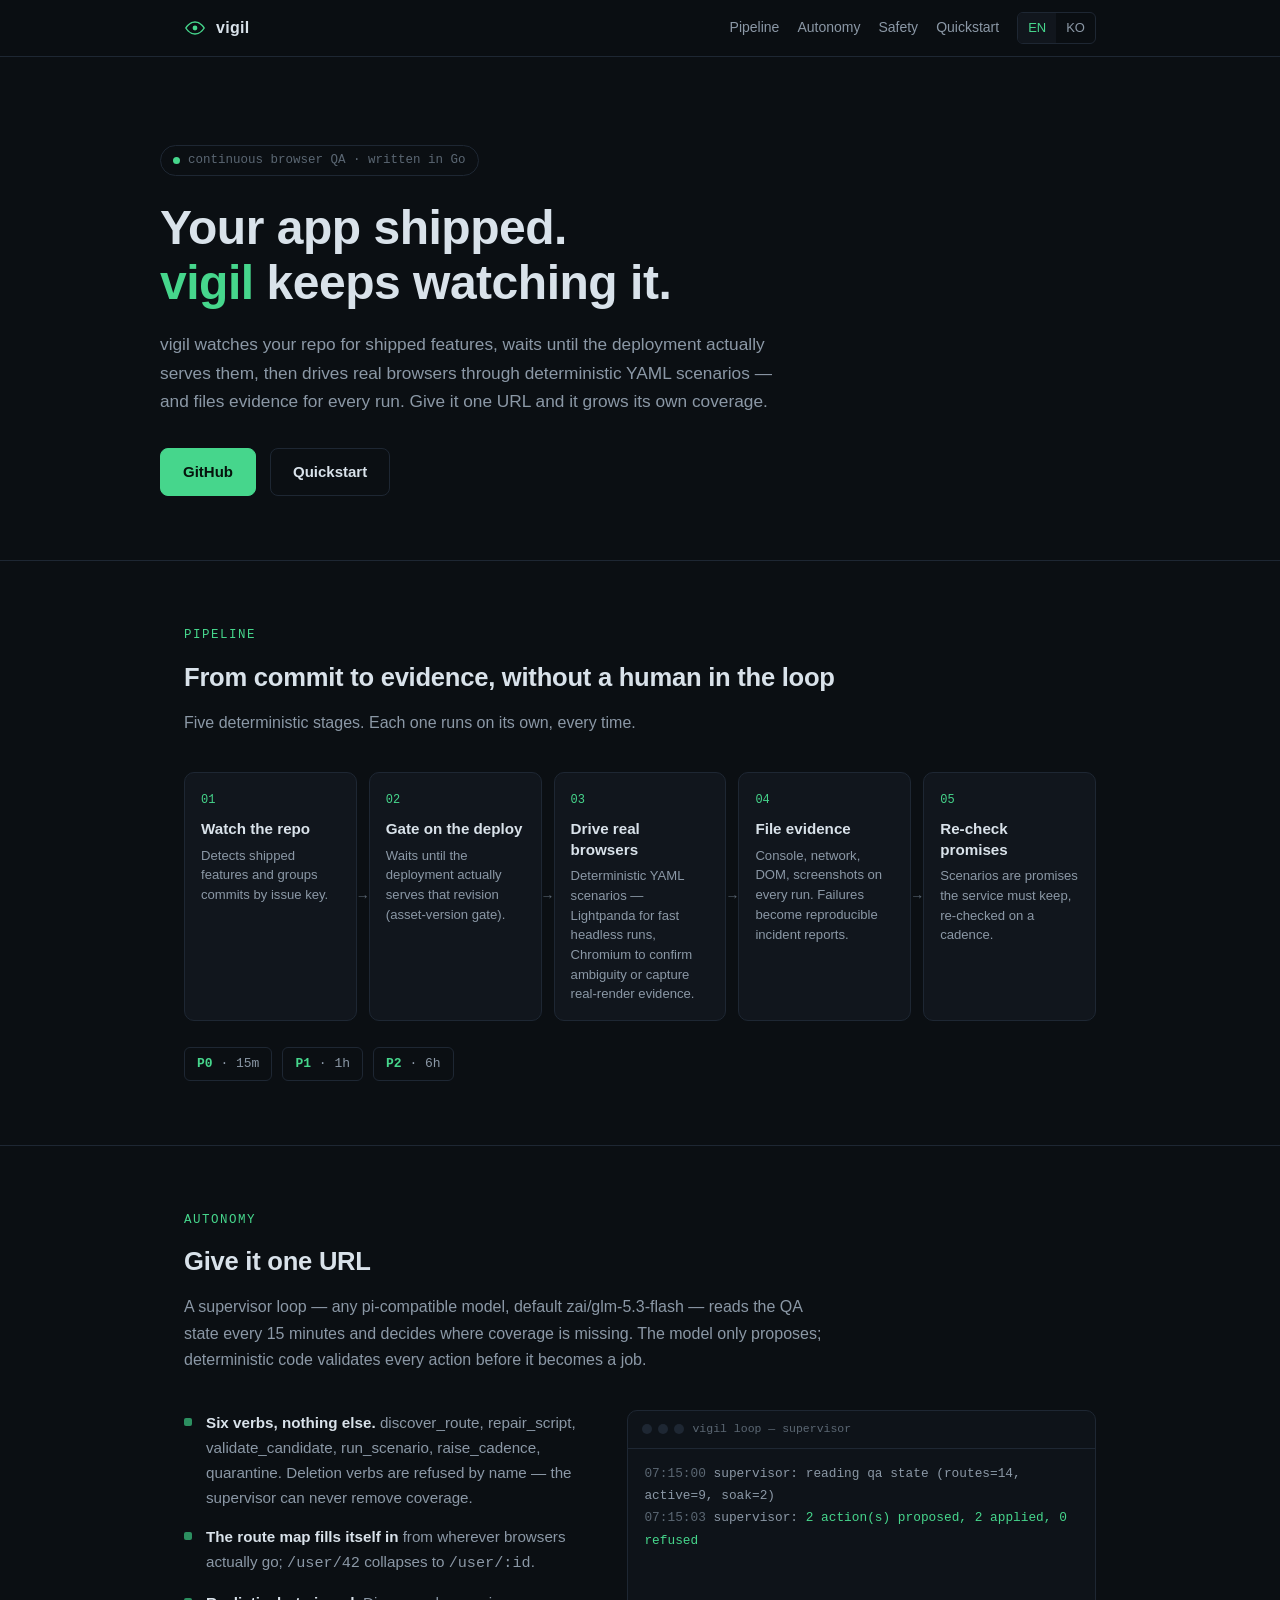
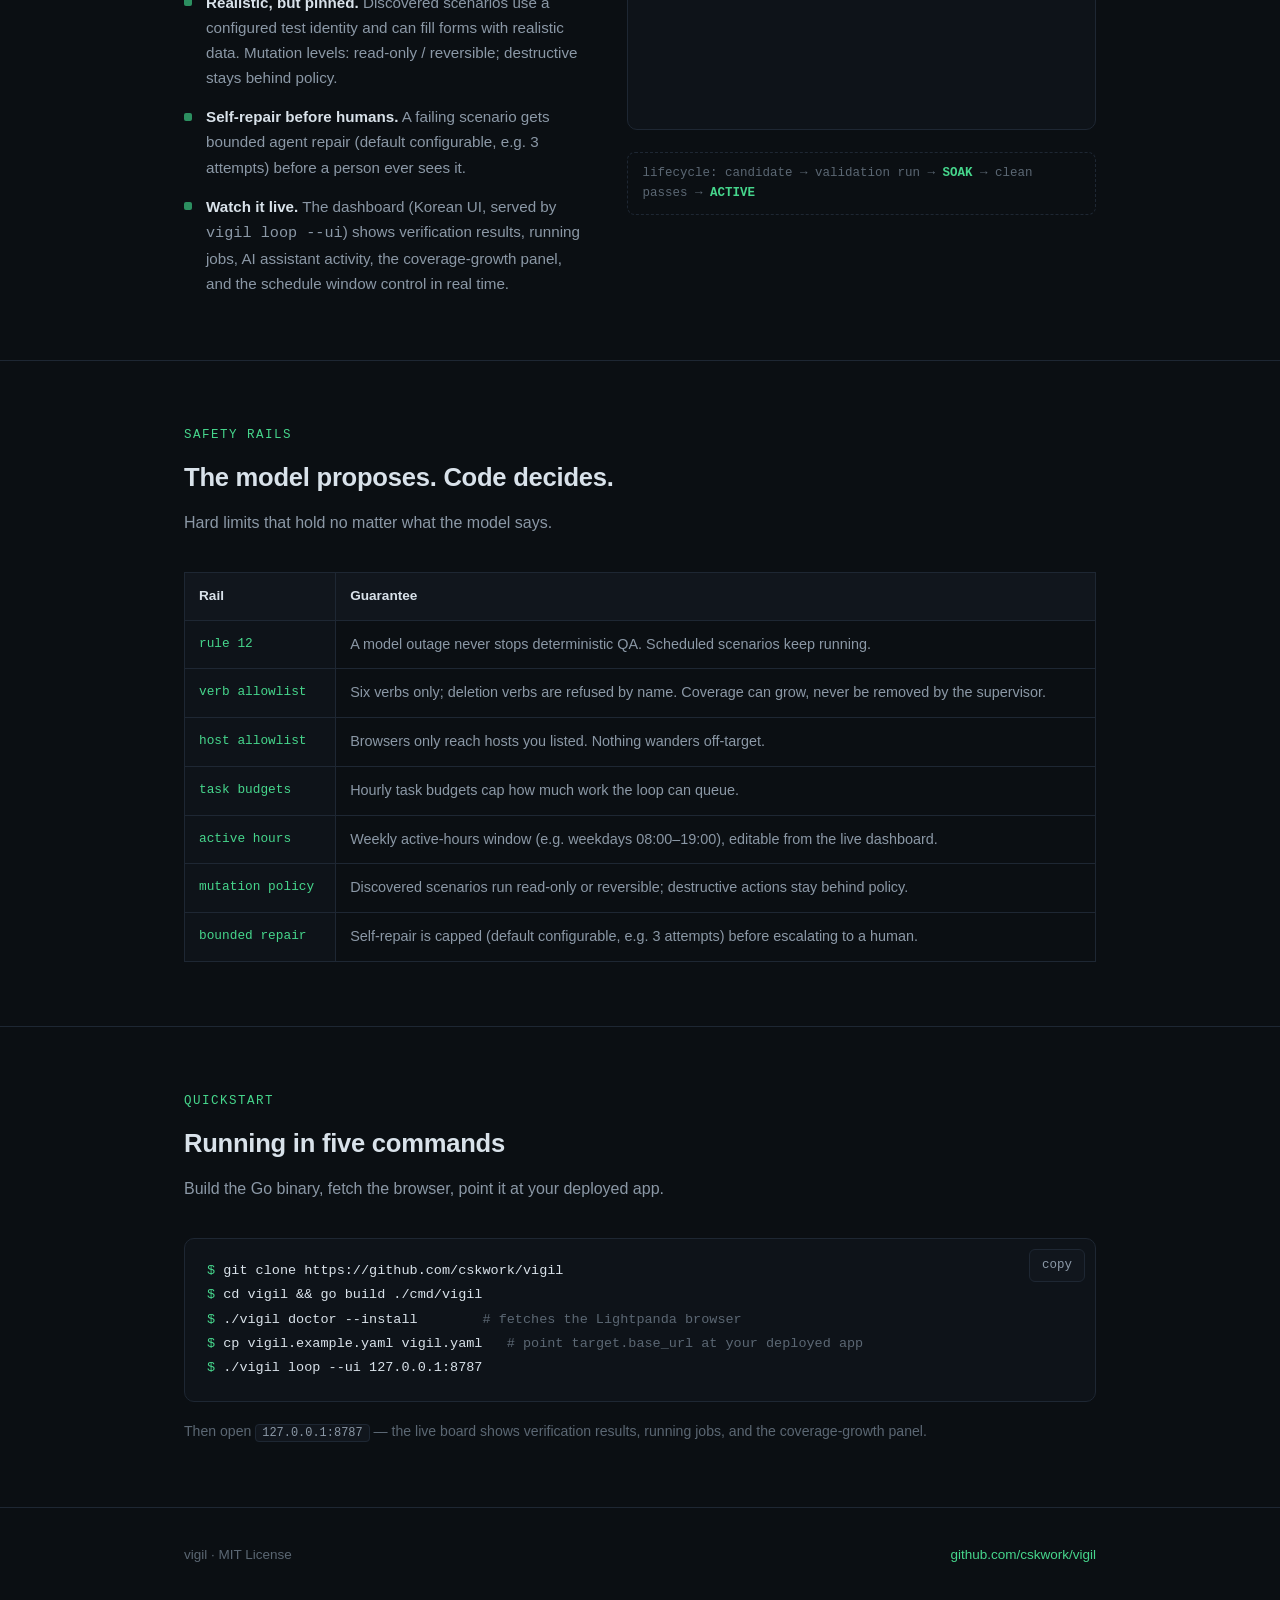
==== docs/index.html @ 13957380 "vigil v0.2.1: landing page and product-first README docs/index.html: self-contained dark landing for" ====
<!DOCTYPE html>
<html lang="en" data-lang="en">
<head>
<meta charset="utf-8">
<meta name="viewport" content="width=device-width, initial-scale=1">
<title>vigil — continuous browser QA</title>
<meta name="description" content="vigil watches your repo, waits for the deploy, drives real browsers through deterministic scenarios, and grows its own coverage from a single URL.">
<style>
:root{
  --bg:#0b0f13; --panel:#11161d; --panel2:#0e1319; --line:#1e2733;
  --text:#d9e2ea; --dim:#8b98a6; --faint:#5b6773;
  --acc:#46d68c; --acc-dim:#2c8f60; --warn:#e0b34e; --err:#e06a5e;
  --mono:ui-monospace,SFMono-Regular,Menlo,Consolas,"Liberation Mono",monospace;
  --sans:-apple-system,BlinkMacSystemFont,"Segoe UI",Roboto,"Helvetica Neue",Arial,"Apple SD Gothic Neo","Noto Sans KR",sans-serif;
}
*{box-sizing:border-box;margin:0;padding:0}
html{scroll-behavior:smooth}
@media (prefers-reduced-motion:reduce){html{scroll-behavior:auto}}
body{background:var(--bg);color:var(--text);font-family:var(--sans);line-height:1.65;font-size:16px;-webkit-font-smoothing:antialiased}
a{color:var(--acc);text-decoration:none}
a:hover{text-decoration:underline}
.wrap{max-width:960px;margin:0 auto;padding:0 24px}
/* language switching */
[data-lang="en"] .ko{display:none!important}
[data-lang="ko"] .en{display:none!important}
/* header */
header{position:sticky;top:0;z-index:10;background:rgba(11,15,19,.92);backdrop-filter:blur(6px);border-bottom:1px solid var(--line)}
.hbar{display:flex;align-items:center;gap:16px;height:56px}
.logo{display:flex;align-items:center;gap:10px;font-weight:600;letter-spacing:.02em;color:var(--text)}
.logo svg{display:block}
.hnav{margin-left:auto;display:flex;align-items:center;gap:18px;font-size:14px}
.hnav a{color:var(--dim)}
.hnav a:hover{color:var(--text);text-decoration:none}
.langsw{display:flex;border:1px solid var(--line);border-radius:6px;overflow:hidden}
.langsw button{background:transparent;border:0;color:var(--dim);font:inherit;font-size:13px;padding:4px 10px;cursor:pointer}
.langsw button[aria-pressed="true"]{background:var(--panel);color:var(--acc)}
.langsw button:focus-visible{outline:2px solid var(--acc);outline-offset:-2px}
/* hero */
.hero{padding:88px 0 64px;text-align:left}
.hero h1{font-size:clamp(2rem,5vw,3rem);line-height:1.15;font-weight:700;letter-spacing:-.01em;max-width:760px}
.hero h1 .accent{color:var(--acc)}
.hero p.sub{margin-top:20px;max-width:640px;color:var(--dim);font-size:1.08rem}
.cta{margin-top:32px;display:flex;gap:14px;flex-wrap:wrap}
.btn{display:inline-block;padding:11px 22px;border-radius:8px;font-size:15px;font-weight:600;border:1px solid var(--line)}
.btn.primary{background:var(--acc);color:#06130c;border-color:var(--acc)}
.btn.primary:hover{background:#5ce09d;text-decoration:none}
.btn.ghost{color:var(--text)}
.btn.ghost:hover{border-color:var(--acc-dim);text-decoration:none}
.heropill{display:inline-flex;align-items:center;gap:8px;font-family:var(--mono);font-size:12.5px;color:var(--faint);border:1px solid var(--line);border-radius:999px;padding:4px 12px;margin-bottom:24px}
.heropill .dot{width:7px;height:7px;border-radius:50%;background:var(--acc)}
@media (prefers-reduced-motion:no-preference){.heropill .dot{animation:pulse 2.4s ease-in-out infinite}}
@keyframes pulse{0%,100%{opacity:1}50%{opacity:.35}}
/* sections */
section{padding:64px 0;border-top:1px solid var(--line)}
.eyebrow{font-family:var(--mono);font-size:12.5px;letter-spacing:.12em;text-transform:uppercase;color:var(--acc);margin-bottom:10px}
h2{font-size:1.6rem;font-weight:700;letter-spacing:-.01em;margin-bottom:12px}
.lede{color:var(--dim);max-width:640px;margin-bottom:36px}
/* pipeline */
.pipe{display:grid;grid-template-columns:repeat(5,1fr);gap:12px;counter-reset:step}
.pstep{position:relative;background:var(--panel);border:1px solid var(--line);border-radius:10px;padding:18px 16px 16px;min-height:150px}
.pstep .n{font-family:var(--mono);font-size:12px;color:var(--acc);margin-bottom:8px}
.pstep h3{font-size:.95rem;font-weight:600;margin-bottom:6px;line-height:1.35}
.pstep p{font-size:.82rem;color:var(--dim);line-height:1.5}
.pstep:not(:last-child)::after{content:"→";position:absolute;right:-14px;top:50%;transform:translateY(-50%);color:var(--faint);font-size:14px;z-index:1}
@media(max-width:860px){
  .pipe{grid-template-columns:1fr}
  .pstep{min-height:0}
  .pstep:not(:last-child)::after{content:"↓";right:auto;left:24px;top:auto;bottom:-19px;transform:none}
}
.cadence{margin-top:26px;display:flex;gap:10px;flex-wrap:wrap;font-family:var(--mono);font-size:13px}
.cadence span{border:1px solid var(--line);border-radius:6px;padding:5px 12px;color:var(--dim)}
.cadence b{color:var(--acc);font-weight:600}
/* autonomy */
.split{display:grid;grid-template-columns:1fr 1.15fr;gap:36px;align-items:start}
@media(max-width:860px){.split{grid-template-columns:1fr}}
.split ul{list-style:none;display:grid;gap:14px}
.split li{padding-left:22px;position:relative;font-size:.95rem;color:var(--dim)}
.split li::before{content:"";position:absolute;left:0;top:.55em;width:8px;height:8px;border-radius:2px;background:var(--acc-dim)}
.split li b{color:var(--text);font-weight:600}
.lifecycle{margin-top:22px;font-family:var(--mono);font-size:12.5px;color:var(--faint);border:1px dashed var(--line);border-radius:8px;padding:10px 14px}
.lifecycle b{color:var(--acc);font-weight:600}
/* terminal */
.term{background:var(--panel2);border:1px solid var(--line);border-radius:10px;overflow:hidden;font-family:var(--mono);font-size:12.8px}
.term-bar{display:flex;align-items:center;gap:8px;padding:9px 14px;border-bottom:1px solid var(--line);color:var(--faint);font-size:11.5px}
.term-bar .lights{display:flex;gap:6px}
.term-bar .lights i{width:10px;height:10px;border-radius:50%;background:var(--line);display:block}
.term-body{padding:14px 16px 16px;line-height:1.75;min-height:280px}
.term-body .ln{display:block;white-space:pre-wrap;word-break:break-word;color:var(--dim)}
.term-body .ln.hidden{display:none}
.term-body .t{color:var(--faint)}
.term-body .ok{color:var(--acc)}
.term-body .wr{color:var(--warn)}
.term-body .rf{color:var(--err)}
.cursor{display:inline-block;width:8px;height:15px;background:var(--acc);vertical-align:text-bottom}
@media (prefers-reduced-motion:no-preference){.cursor{animation:blink 1.1s steps(1) infinite}}
@keyframes blink{50%{opacity:0}}
/* rails table */
table{width:100%;border-collapse:collapse;font-size:.9rem}
th,td{text-align:left;padding:12px 14px;border:1px solid var(--line);vertical-align:top}
th{background:var(--panel);font-weight:600;font-size:.85rem;color:var(--text)}
td:first-child{white-space:nowrap;font-family:var(--mono);font-size:.8rem;color:var(--acc);background:var(--panel2)}
td{color:var(--dim)}
@media(max-width:640px){td:first-child{white-space:normal}}
/* quickstart */
.codeblock{position:relative;background:var(--panel2);border:1px solid var(--line);border-radius:10px}
.codeblock pre{padding:20px 22px;overflow-x:auto;font-family:var(--mono);font-size:13.5px;line-height:1.8;color:var(--text)}
.codeblock .c{color:var(--faint)}
.codeblock .p{color:var(--acc)}
.copybtn{position:absolute;top:10px;right:10px;background:var(--panel);border:1px solid var(--line);color:var(--dim);font:inherit;font-size:12.5px;font-family:var(--mono);padding:5px 12px;border-radius:6px;cursor:pointer}
.copybtn:hover{color:var(--text);border-color:var(--acc-dim)}
.copybtn:focus-visible{outline:2px solid var(--acc)}
.copybtn.done{color:var(--acc);border-color:var(--acc-dim)}
.dashnote{margin-top:18px;font-size:.88rem;color:var(--faint)}
.dashnote code{font-family:var(--mono);font-size:.85em;background:var(--panel);border:1px solid var(--line);border-radius:4px;padding:1px 6px;color:var(--dim)}
/* footer */
footer{border-top:1px solid var(--line);padding:36px 0 48px;font-size:13.5px;color:var(--faint)}
.frow{display:flex;justify-content:space-between;gap:16px;flex-wrap:wrap}
</style>
</head>
<body>

<header>
  <div class="wrap hbar">
    <a class="logo" href="#top" aria-label="vigil">
      <svg width="22" height="22" viewBox="0 0 24 24" fill="none" aria-hidden="true">
        <path d="M2 12s3.8-6.5 10-6.5S22 12 22 12s-3.8 6.5-10 6.5S2 12 2 12Z" stroke="#46d68c" stroke-width="1.6"/>
        <circle cx="12" cy="12" r="2.6" fill="#46d68c"/>
      </svg>
      vigil
    </a>
    <nav class="hnav" aria-label="Site">
      <a href="#pipeline"><span class="en">Pipeline</span><span class="ko" lang="ko">파이프라인</span></a>
      <a href="#autonomy"><span class="en">Autonomy</span><span class="ko" lang="ko">자율 커버리지</span></a>
      <a href="#rails"><span class="en">Safety</span><span class="ko" lang="ko">안전장치</span></a>
      <a href="#quickstart"><span class="en">Quickstart</span><span class="ko" lang="ko">시작하기</span></a>
      <div class="langsw" role="group" aria-label="Language / 언어">
        <button type="button" id="lang-en" aria-pressed="true" aria-label="English">EN</button>
        <button type="button" id="lang-ko" aria-pressed="false" aria-label="한국어" lang="ko">KO</button>
      </div>
    </nav>
  </div>
</header>

<main id="top">

<div class="wrap hero">
  <div class="heropill"><span class="dot" aria-hidden="true"></span><span class="en">continuous browser QA · written in Go</span><span class="ko" lang="ko">지속적 브라우저 QA · Go로 작성</span></div>
  <h1>
    <span class="en">Your app shipped.<br><span class="accent">vigil</span> keeps watching it.</span>
    <span class="ko" lang="ko">배포는 끝났어도<br><span class="accent">vigil</span>은 계속 지켜봅니다.</span>
  </h1>
  <p class="sub">
    <span class="en">vigil watches your repo for shipped features, waits until the deployment actually serves them, then drives real browsers through deterministic YAML scenarios — and files evidence for every run. Give it one URL and it grows its own coverage.</span>
    <span class="ko" lang="ko">vigil은 저장소에서 배포된 기능을 감지하고, 그 리비전이 실제로 서비스될 때까지 기다린 뒤, 결정적 YAML 시나리오로 실제 브라우저를 구동합니다. 모든 실행의 증거를 남기고, URL 하나만 주면 커버리지를 스스로 넓혀 갑니다.</span>
  </p>
  <div class="cta">
    <a class="btn primary" href="https://github.com/cskwork/vigil">GitHub</a>
    <a class="btn ghost" href="#quickstart"><span class="en">Quickstart</span><span class="ko" lang="ko">빠른 시작</span></a>
  </div>
</div>

<section id="pipeline">
  <div class="wrap">
    <div class="eyebrow"><span class="en">Pipeline</span><span class="ko" lang="ko">파이프라인</span></div>
    <h2><span class="en">From commit to evidence, without a human in the loop</span><span class="ko" lang="ko">커밋에서 증거까지, 사람 손 없이</span></h2>
    <p class="lede"><span class="en">Five deterministic stages. Each one runs on its own, every time.</span><span class="ko" lang="ko">다섯 단계가 매번 같은 방식으로, 스스로 돌아갑니다.</span></p>
    <div class="pipe">
      <div class="pstep">
        <div class="n">01</div>
        <h3><span class="en">Watch the repo</span><span class="ko" lang="ko">저장소 감시</span></h3>
        <p><span class="en">Detects shipped features and groups commits by issue key.</span><span class="ko" lang="ko">배포된 기능을 감지하고 커밋을 이슈 키 단위로 묶습니다.</span></p>
      </div>
      <div class="pstep">
        <div class="n">02</div>
        <h3><span class="en">Gate on the deploy</span><span class="ko" lang="ko">배포 게이트</span></h3>
        <p><span class="en">Waits until the deployment actually serves that revision (asset-version gate).</span><span class="ko" lang="ko">해당 리비전이 실제로 서비스될 때까지 대기합니다(에셋 버전 게이트).</span></p>
      </div>
      <div class="pstep">
        <div class="n">03</div>
        <h3><span class="en">Drive real browsers</span><span class="ko" lang="ko">실제 브라우저 구동</span></h3>
        <p><span class="en">Deterministic YAML scenarios — Lightpanda for fast headless runs, Chromium to confirm ambiguity or capture real-render evidence.</span><span class="ko" lang="ko">결정적 YAML 시나리오 — 빠른 헤드리스는 Lightpanda, 모호한 결과 확인과 실제 렌더 증거는 Chromium.</span></p>
      </div>
      <div class="pstep">
        <div class="n">04</div>
        <h3><span class="en">File evidence</span><span class="ko" lang="ko">증거 기록</span></h3>
        <p><span class="en">Console, network, DOM, screenshots on every run. Failures become reproducible incident reports.</span><span class="ko" lang="ko">매 실행마다 콘솔·네트워크·DOM·스크린샷. 실패는 재현 가능한 인시던트 리포트가 됩니다.</span></p>
      </div>
      <div class="pstep">
        <div class="n">05</div>
        <h3><span class="en">Re-check promises</span><span class="ko" lang="ko">약속 재점검</span></h3>
        <p><span class="en">Scenarios are promises the service must keep, re-checked on a cadence.</span><span class="ko" lang="ko">시나리오는 서비스가 지켜야 할 약속. 주기적으로 다시 검증합니다.</span></p>
      </div>
    </div>
    <div class="cadence">
      <span><b>P0</b> · 15m</span>
      <span><b>P1</b> · 1h</span>
      <span><b>P2</b> · 6h</span>
    </div>
  </div>
</section>

<section id="autonomy">
  <div class="wrap">
    <div class="eyebrow"><span class="en">Autonomy</span><span class="ko" lang="ko">자율 커버리지</span></div>
    <h2><span class="en">Give it one URL</span><span class="ko" lang="ko">URL 하나면 됩니다</span></h2>
    <p class="lede"><span class="en">A supervisor loop — any pi-compatible model, default zai/glm-5.3-flash — reads the QA state every 15 minutes and decides where coverage is missing. The model only proposes; deterministic code validates every action before it becomes a job.</span><span class="ko" lang="ko">슈퍼바이저 루프(pi 호환 모델 아무거나, 기본은 zai/glm-5.3-flash)가 15분마다 QA 상태를 읽고 커버리지가 빈 곳을 판단합니다. 모델은 제안만 하고, 모든 행동은 결정적 코드의 검증을 통과해야 작업이 됩니다.</span></p>
    <div class="split">
      <ul>
        <li><span class="en"><b>Six verbs, nothing else.</b> discover_route, repair_script, validate_candidate, run_scenario, raise_cadence, quarantine. Deletion verbs are refused by name — the supervisor can never remove coverage.</span><span class="ko" lang="ko"><b>허용된 동사는 여섯 개뿐.</b> discover_route, repair_script, validate_candidate, run_scenario, raise_cadence, quarantine. 삭제 동사는 이름부터 거부됩니다 — 슈퍼바이저는 커버리지를 절대 지울 수 없습니다.</span></li>
        <li><span class="en"><b>The route map fills itself in</b> from wherever browsers actually go; <code>/user/42</code> collapses to <code>/user/:id</code>.</span><span class="ko" lang="ko"><b>라우트 맵은 브라우저가 실제로 간 곳에서</b> 스스로 채워집니다. <code>/user/42</code>는 <code>/user/:id</code>로 접힙니다.</span></li>
        <li><span class="en"><b>Realistic, but pinned.</b> Discovered scenarios use a configured test identity and can fill forms with realistic data. Mutation levels: read-only / reversible; destructive stays behind policy.</span><span class="ko" lang="ko"><b>현실적이지만 고정된 신원.</b> 발견된 시나리오는 설정된 테스트 계정을 사용하고, 폼을 현실적인 데이터로 채울 수 있습니다. 변이 수준은 read-only / reversible, destructive는 정책 뒤에 있습니다.</span></li>
        <li><span class="en"><b>Self-repair before humans.</b> A failing scenario gets bounded agent repair (default configurable, e.g. 3 attempts) before a person ever sees it.</span><span class="ko" lang="ko"><b>사람보다 자가 수리가 먼저.</b> 실패한 시나리오는 사람에게 오기 전에 횟수 제한이 있는 에이전트 수리(기본값 설정 가능, 예: 3회)를 거칩니다.</span></li>
        <li><span class="en"><b>Watch it live.</b> The dashboard (Korean UI, served by <code>vigil loop --ui</code>) shows verification results, running jobs, AI assistant activity, the coverage-growth panel, and the schedule window control in real time.</span><span class="ko" lang="ko"><b>실시간 대시보드.</b> <code>vigil loop --ui</code>로 뜨는 한국어 대시보드에서 검증 결과, 실행 중인 작업, AI 어시스턴트 활동, 커버리지 성장 패널, 스케줄 창 제어를 실시간으로 봅니다.</span></li>
      </ul>
      <div>
        <div class="term" aria-label="supervisor log excerpt">
          <div class="term-bar"><span class="lights" aria-hidden="true"><i></i><i></i><i></i></span><span>vigil loop — supervisor</span></div>
          <div class="term-body" id="loglines">
<span class="ln"><span class="t">07:15:00</span> supervisor: reading qa state (routes=14, active=9, soak=2)</span>
<span class="ln"><span class="t">07:15:03</span> supervisor: <span class="ok">2 action(s) proposed, 2 applied, 0 refused</span></span>
<span class="ln"><span class="t">07:15:03</span> apply: discover_route /orders/:id → queued</span>
<span class="ln"><span class="t">07:15:04</span> apply: run_scenario checkout-guest (chromium, evidence=full)</span>
<span class="ln"><span class="t">07:15:41</span> reconcile: checkout-guest <span class="wr">NEEDS_REVIEW</span> → <span class="ok">CANDIDATE</span></span>
<span class="ln"><span class="t">07:16:10</span> gate: rev 4f2a91c not served yet (asset-version mismatch), holding P0 sweep</span>
<span class="ln"><span class="t">07:30:00</span> cadence: P0 sweep (15m) — <span class="ok">6/6 pass</span> · lightpanda 5, chromium 1</span>
<span class="ln"><span class="t">07:30:12</span> repair: search-empty-query attempt 2/3 — selector patched, revalidating</span>
<span class="ln"><span class="t">07:45:02</span> <span class="rf">refuse: delete_scenario — verb not in allowlist</span></span>
<span class="ln"><span class="t">07:45:19</span> soak: orders-detail 12/12 clean passes → <span class="ok">ACTIVE</span></span>
<span class="ln"><span class="t">08:00:00</span> supervisor: reading qa state (routes=15, active=10, soak=1) <span class="cursor" aria-hidden="true"></span></span>
          </div>
        </div>
        <div class="lifecycle"><span class="en">lifecycle:</span><span class="ko" lang="ko">수명주기:</span> candidate → validation run → <b>SOAK</b> → clean passes → <b>ACTIVE</b></div>
      </div>
    </div>
  </div>
</section>

<section id="rails">
  <div class="wrap">
    <div class="eyebrow"><span class="en">Safety rails</span><span class="ko" lang="ko">안전장치</span></div>
    <h2><span class="en">The model proposes. Code decides.</span><span class="ko" lang="ko">모델은 제안하고, 코드가 결정합니다.</span></h2>
    <p class="lede"><span class="en">Hard limits that hold no matter what the model says.</span><span class="ko" lang="ko">모델이 뭐라고 하든 지켜지는 하드 리밋.</span></p>
    <table>
      <thead>
        <tr>
          <th scope="col"><span class="en">Rail</span><span class="ko" lang="ko">장치</span></th>
          <th scope="col"><span class="en">Guarantee</span><span class="ko" lang="ko">보장 내용</span></th>
        </tr>
      </thead>
      <tbody>
        <tr>
          <td>rule 12</td>
          <td><span class="en">A model outage never stops deterministic QA. Scheduled scenarios keep running.</span><span class="ko" lang="ko">모델 장애가 결정적 QA를 멈추지 못합니다. 예약된 시나리오는 계속 돕니다.</span></td>
        </tr>
        <tr>
          <td>verb allowlist</td>
          <td><span class="en">Six verbs only; deletion verbs are refused by name. Coverage can grow, never be removed by the supervisor.</span><span class="ko" lang="ko">동사는 여섯 개뿐, 삭제 동사는 이름만으로 거부. 커버리지는 늘 수만 있고 슈퍼바이저가 지울 수는 없습니다.</span></td>
        </tr>
        <tr>
          <td>host allowlist</td>
          <td><span class="en">Browsers only reach hosts you listed. Nothing wanders off-target.</span><span class="ko" lang="ko">브라우저는 허용된 호스트만 접근합니다. 대상 밖으로 나가지 않습니다.</span></td>
        </tr>
        <tr>
          <td>task budgets</td>
          <td><span class="en">Hourly task budgets cap how much work the loop can queue.</span><span class="ko" lang="ko">시간당 작업 예산으로 루프가 쌓을 수 있는 작업량을 제한합니다.</span></td>
        </tr>
        <tr>
          <td>active hours</td>
          <td><span class="en">Weekly active-hours window (e.g. weekdays 08:00–19:00), editable from the live dashboard.</span><span class="ko" lang="ko">주간 활동 시간 창(예: 평일 08:00–19:00), 라이브 대시보드에서 바로 수정할 수 있습니다.</span></td>
        </tr>
        <tr>
          <td>mutation policy</td>
          <td><span class="en">Discovered scenarios run read-only or reversible; destructive actions stay behind policy.</span><span class="ko" lang="ko">발견된 시나리오는 read-only 또는 reversible로만 실행되고, destructive는 정책 뒤에 남습니다.</span></td>
        </tr>
        <tr>
          <td>bounded repair</td>
          <td><span class="en">Self-repair is capped (default configurable, e.g. 3 attempts) before escalating to a human.</span><span class="ko" lang="ko">자가 수리 횟수에 상한이 있고(기본값 설정 가능, 예: 3회) 넘으면 사람에게 넘깁니다.</span></td>
        </tr>
      </tbody>
    </table>
  </div>
</section>

<section id="quickstart">
  <div class="wrap">
    <div class="eyebrow"><span class="en">Quickstart</span><span class="ko" lang="ko">빠른 시작</span></div>
    <h2><span class="en">Running in five commands</span><span class="ko" lang="ko">명령 다섯 줄이면 켜집니다</span></h2>
    <p class="lede"><span class="en">Build the Go binary, fetch the browser, point it at your deployed app.</span><span class="ko" lang="ko">Go 바이너리를 빌드하고, 브라우저를 받고, 배포된 앱을 가리키면 끝.</span></p>
    <div class="codeblock">
      <button type="button" class="copybtn" id="copybtn" aria-label="Copy quickstart commands"><span class="en">copy</span><span class="ko" lang="ko">복사</span></button>
      <pre id="qscode"><span class="p">$</span> git clone https://github.com/cskwork/vigil
<span class="p">$</span> cd vigil &amp;&amp; go build ./cmd/vigil
<span class="p">$</span> ./vigil doctor --install        <span class="c"># fetches the Lightpanda browser</span>
<span class="p">$</span> cp vigil.example.yaml vigil.yaml   <span class="c"># point target.base_url at your deployed app</span>
<span class="p">$</span> ./vigil loop --ui 127.0.0.1:8787</pre>
    </div>
    <p class="dashnote"><span class="en">Then open <code>127.0.0.1:8787</code> — the live board shows verification results, running jobs, and the coverage-growth panel.</span><span class="ko" lang="ko">이후 <code>127.0.0.1:8787</code>을 열면 검증 결과, 실행 중인 작업, 커버리지 성장 패널이 보이는 라이브 보드가 있습니다.</span></p>
  </div>
</section>

</main>

<footer>
  <div class="wrap frow">
    <div><span class="en">vigil · MIT License</span><span class="ko" lang="ko">vigil · MIT 라이선스</span></div>
    <div><a href="https://github.com/cskwork/vigil">github.com/cskwork/vigil</a></div>
  </div>
</footer>

<script>
(function(){
  var KEY='vigil-lang';
  var root=document.documentElement;
  var btnEn=document.getElementById('lang-en');
  var btnKo=document.getElementById('lang-ko');
  function setLang(l){
    root.setAttribute('data-lang',l);
    root.setAttribute('lang', l==='ko'?'ko':'en');
    btnEn.setAttribute('aria-pressed', String(l==='en'));
    btnKo.setAttribute('aria-pressed', String(l==='ko'));
    try{localStorage.setItem(KEY,l);}catch(e){}
  }
  btnEn.addEventListener('click',function(){setLang('en');});
  btnKo.addEventListener('click',function(){setLang('ko');});
  var saved=null;
  try{saved=localStorage.getItem(KEY);}catch(e){}
  if(saved==='ko'||saved==='en'){setLang(saved);}

  // copy quickstart
  var copyBtn=document.getElementById('copybtn');
  var qs=[
    'git clone https://github.com/cskwork/vigil',
    'cd vigil && go build ./cmd/vigil',
    './vigil doctor --install        # fetches the Lightpanda browser',
    'cp vigil.example.yaml vigil.yaml   # point target.base_url at your deployed app',
    './vigil loop --ui 127.0.0.1:8787'
  ].join('\n');
  copyBtn.addEventListener('click',function(){
    function done(){
      copyBtn.classList.add('done');
      var prev=copyBtn.innerHTML;
      copyBtn.textContent = root.getAttribute('data-lang')==='ko' ? '복사됨' : 'copied';
      setTimeout(function(){copyBtn.classList.remove('done');copyBtn.innerHTML=prev;},1600);
    }
    if(navigator.clipboard&&navigator.clipboard.writeText){
      navigator.clipboard.writeText(qs).then(done,done);
    }else{
      var ta=document.createElement('textarea');
      ta.value=qs;document.body.appendChild(ta);ta.select();
      try{document.execCommand('copy');}catch(e){}
      document.body.removeChild(ta);done();
    }
  });

  // ticking log — reveal lines one by one unless reduced motion
  var body=document.getElementById('loglines');
  var lines=body.querySelectorAll('.ln');
  var reduce=window.matchMedia&&window.matchMedia('(prefers-reduced-motion: reduce)').matches;
  if(!reduce&&lines.length){
    for(var i=1;i<lines.length;i++){lines[i].classList.add('hidden');}
    var idx=1;
    var timer=setInterval(function(){
      if(idx>=lines.length){clearInterval(timer);return;}
      lines[idx].classList.remove('hidden');
      idx++;
    },1400);
  }
})();
</script>
</body>
</html>
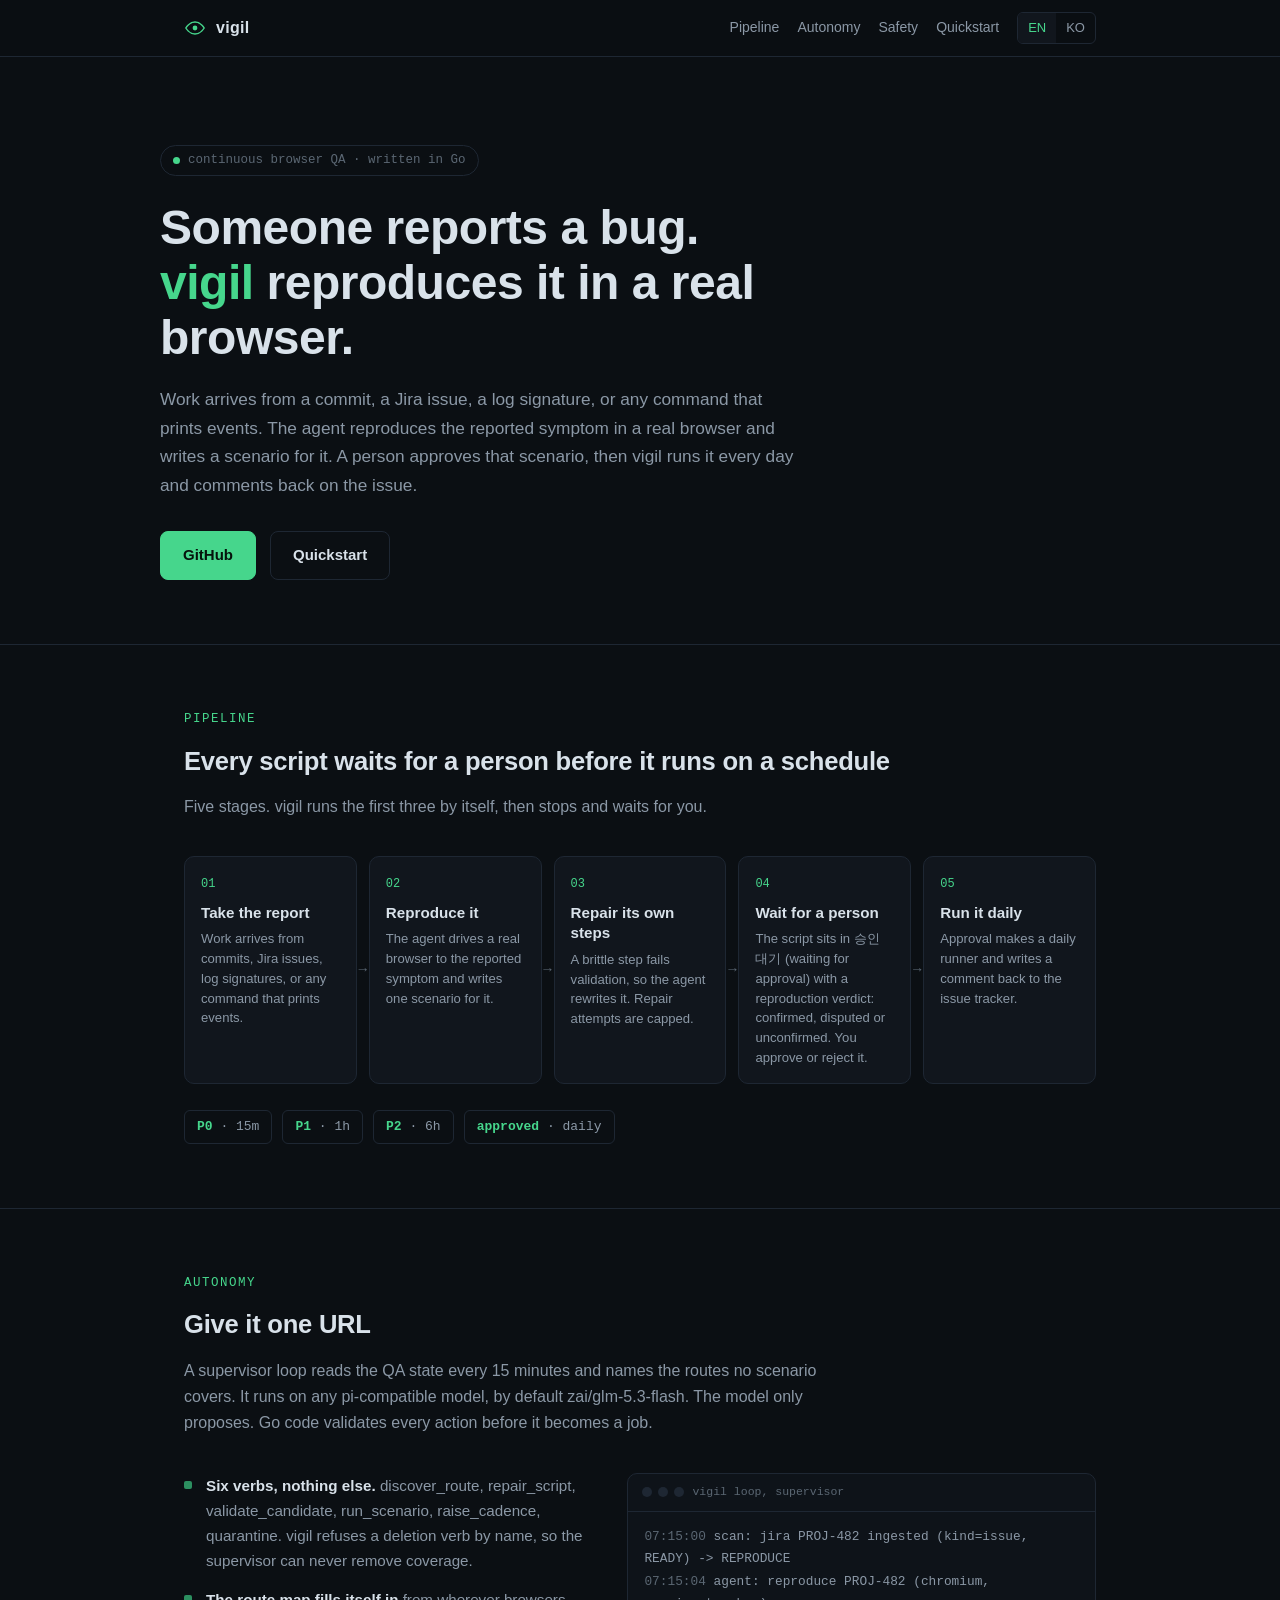
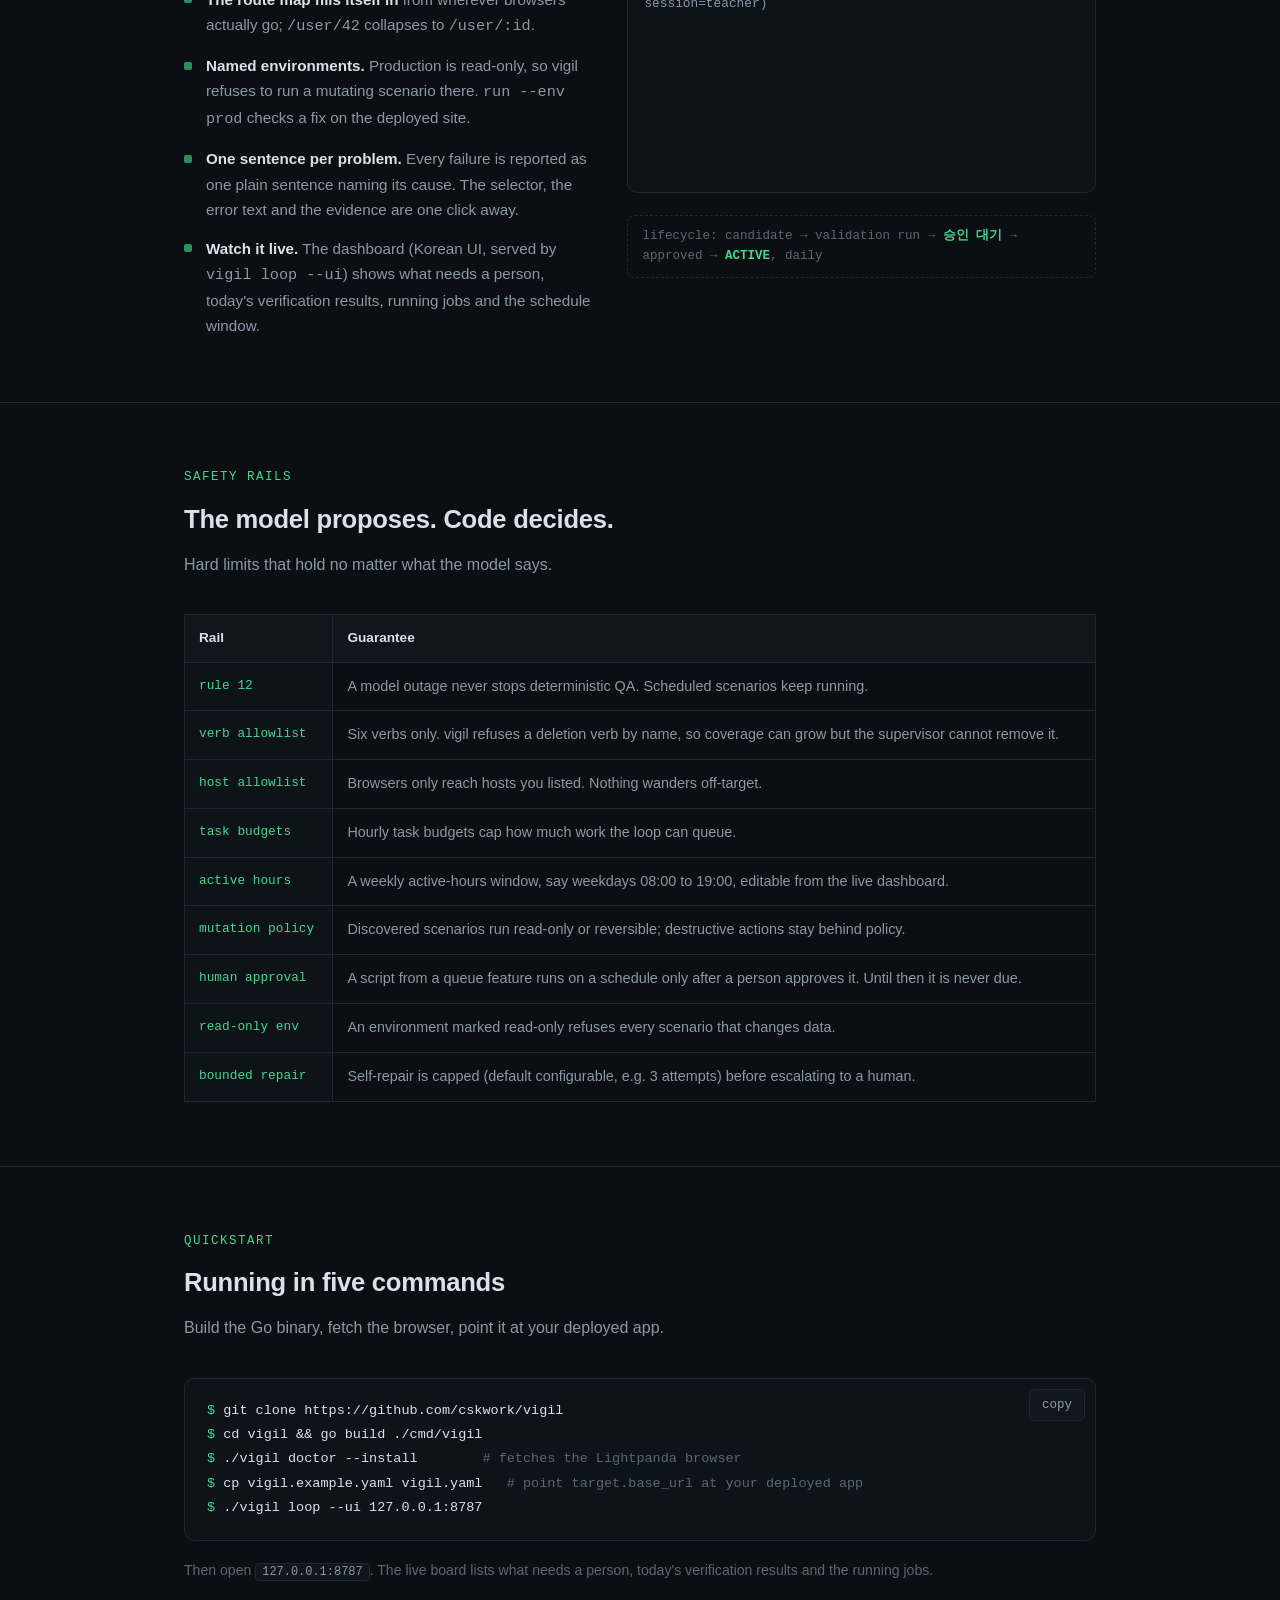
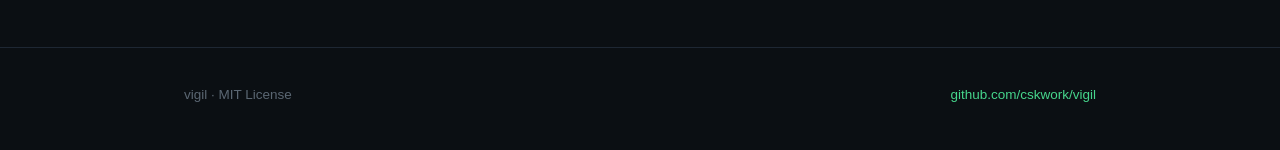
==== commit 0b23bb60: "docs: describe the approval-first product, and cut the writing tells The landing page claimed eviden" ====
--- a/docs/index.html
+++ b/docs/index.html
@@ -3,8 +3,8 @@
 <head>
 <meta charset="utf-8">
 <meta name="viewport" content="width=device-width, initial-scale=1">
-<title>vigil — continuous browser QA</title>
-<meta name="description" content="vigil watches your repo, waits for the deploy, drives real browsers through deterministic scenarios, and grows its own coverage from a single URL.">
+<title>vigil, continuous browser QA</title>
+<meta name="description" content="vigil takes a commit, a Jira issue or a log signature, reproduces the symptom in a real browser, and waits for a person to approve the scenario before it runs every day.">
 <style>
 :root{
   --bg:#0b0f13; --panel:#11161d; --panel2:#0e1319; --line:#1e2733;
@@ -146,12 +146,12 @@
 <div class="wrap hero">
   <div class="heropill"><span class="dot" aria-hidden="true"></span><span class="en">continuous browser QA · written in Go</span><span class="ko" lang="ko">지속적 브라우저 QA · Go로 작성</span></div>
   <h1>
-    <span class="en">Your app shipped.<br><span class="accent">vigil</span> keeps watching it.</span>
-    <span class="ko" lang="ko">배포는 끝났어도<br><span class="accent">vigil</span>은 계속 지켜봅니다.</span>
+    <span class="en">Someone reports a bug.<br><span class="accent">vigil</span> reproduces it in a real browser.</span>
+    <span class="ko" lang="ko">문제가 접수되면<br><span class="accent">vigil</span>이 실제 브라우저로 재현합니다.</span>
   </h1>
   <p class="sub">
-    <span class="en">vigil watches your repo for shipped features, waits until the deployment actually serves them, then drives real browsers through deterministic YAML scenarios — and files evidence for every run. Give it one URL and it grows its own coverage.</span>
-    <span class="ko" lang="ko">vigil은 저장소에서 배포된 기능을 감지하고, 그 리비전이 실제로 서비스될 때까지 기다린 뒤, 결정적 YAML 시나리오로 실제 브라우저를 구동합니다. 모든 실행의 증거를 남기고, URL 하나만 주면 커버리지를 스스로 넓혀 갑니다.</span>
+    <span class="en">Work arrives from a commit, a Jira issue, a log signature, or any command that prints events. The agent reproduces the reported symptom in a real browser and writes a scenario for it. A person approves that scenario, then vigil runs it every day and comments back on the issue.</span>
+    <span class="ko" lang="ko">작업은 커밋, Jira 이슈, 로그 시그니처(같은 오류가 반복되는 패턴), 그리고 이벤트를 출력하는 모든 명령에서 들어옵니다. 에이전트가 보고된 증상을 실제 브라우저에서 재현하고 그 증상의 시나리오를 씁니다. 사람이 그 시나리오를 승인하면 vigil이 매일 실행하고 이슈에 댓글을 남깁니다.</span>
   </p>
   <div class="cta">
     <a class="btn primary" href="https://github.com/cskwork/vigil">GitHub</a>
@@ -162,39 +162,40 @@
 <section id="pipeline">
   <div class="wrap">
     <div class="eyebrow"><span class="en">Pipeline</span><span class="ko" lang="ko">파이프라인</span></div>
-    <h2><span class="en">From commit to evidence, without a human in the loop</span><span class="ko" lang="ko">커밋에서 증거까지, 사람 손 없이</span></h2>
-    <p class="lede"><span class="en">Five deterministic stages. Each one runs on its own, every time.</span><span class="ko" lang="ko">다섯 단계가 매번 같은 방식으로, 스스로 돌아갑니다.</span></p>
+    <h2><span class="en">Every script waits for a person before it runs on a schedule</span><span class="ko" lang="ko">모든 스크립트는 일정 실행 전에 사람의 승인을 기다립니다</span></h2>
+    <p class="lede"><span class="en">Five stages. vigil runs the first three by itself, then stops and waits for you.</span><span class="ko" lang="ko">다섯 단계입니다. 앞의 세 단계는 vigil이 혼자 하고, 그다음 멈춰서 사람을 기다립니다.</span></p>
     <div class="pipe">
       <div class="pstep">
         <div class="n">01</div>
-        <h3><span class="en">Watch the repo</span><span class="ko" lang="ko">저장소 감시</span></h3>
-        <p><span class="en">Detects shipped features and groups commits by issue key.</span><span class="ko" lang="ko">배포된 기능을 감지하고 커밋을 이슈 키 단위로 묶습니다.</span></p>
+        <h3><span class="en">Take the report</span><span class="ko" lang="ko">접수</span></h3>
+        <p><span class="en">Work arrives from commits, Jira issues, log signatures, or any command that prints events.</span><span class="ko" lang="ko">커밋, Jira 이슈, 로그 시그니처, 이벤트를 출력하는 모든 명령에서 작업이 들어옵니다.</span></p>
       </div>
       <div class="pstep">
         <div class="n">02</div>
-        <h3><span class="en">Gate on the deploy</span><span class="ko" lang="ko">배포 게이트</span></h3>
-        <p><span class="en">Waits until the deployment actually serves that revision (asset-version gate).</span><span class="ko" lang="ko">해당 리비전이 실제로 서비스될 때까지 대기합니다(에셋 버전 게이트).</span></p>
+        <h3><span class="en">Reproduce it</span><span class="ko" lang="ko">재현</span></h3>
+        <p><span class="en">The agent drives a real browser to the reported symptom and writes one scenario for it.</span><span class="ko" lang="ko">에이전트가 실제 브라우저로 보고된 증상까지 따라가고, 그 증상의 시나리오를 하나 씁니다.</span></p>
       </div>
       <div class="pstep">
         <div class="n">03</div>
-        <h3><span class="en">Drive real browsers</span><span class="ko" lang="ko">실제 브라우저 구동</span></h3>
-        <p><span class="en">Deterministic YAML scenarios — Lightpanda for fast headless runs, Chromium to confirm ambiguity or capture real-render evidence.</span><span class="ko" lang="ko">결정적 YAML 시나리오 — 빠른 헤드리스는 Lightpanda, 모호한 결과 확인과 실제 렌더 증거는 Chromium.</span></p>
+        <h3><span class="en">Repair its own steps</span><span class="ko" lang="ko">자가 수리</span></h3>
+        <p><span class="en">A brittle step fails validation, so the agent rewrites it. Repair attempts are capped.</span><span class="ko" lang="ko">불안정한 스텝은 검증에서 걸리고, 에이전트가 다시 씁니다. 수리 횟수에는 상한이 있습니다.</span></p>
       </div>
       <div class="pstep">
         <div class="n">04</div>
-        <h3><span class="en">File evidence</span><span class="ko" lang="ko">증거 기록</span></h3>
-        <p><span class="en">Console, network, DOM, screenshots on every run. Failures become reproducible incident reports.</span><span class="ko" lang="ko">매 실행마다 콘솔·네트워크·DOM·스크린샷. 실패는 재현 가능한 인시던트 리포트가 됩니다.</span></p>
+        <h3><span class="en">Wait for a person</span><span class="ko" lang="ko">승인 대기</span></h3>
+        <p><span class="en">The script sits in 승인 대기 (waiting for approval) with a reproduction verdict: confirmed, disputed or unconfirmed. You approve or reject it.</span><span class="ko" lang="ko">스크립트는 재현 판정(재현됨, 판정 불일치, 재현 안 됨)과 함께 승인 대기에 놓입니다. 사람이 승인하거나 반려합니다.</span></p>
       </div>
       <div class="pstep">
         <div class="n">05</div>
-        <h3><span class="en">Re-check promises</span><span class="ko" lang="ko">약속 재점검</span></h3>
-        <p><span class="en">Scenarios are promises the service must keep, re-checked on a cadence.</span><span class="ko" lang="ko">시나리오는 서비스가 지켜야 할 약속. 주기적으로 다시 검증합니다.</span></p>
+        <h3><span class="en">Run it daily</span><span class="ko" lang="ko">매일 실행</span></h3>
+        <p><span class="en">Approval makes a daily runner and writes a comment back to the issue tracker.</span><span class="ko" lang="ko">승인하면 매일 도는 검사가 되고, 이슈 트래커에 댓글이 남습니다.</span></p>
       </div>
     </div>
     <div class="cadence">
       <span><b>P0</b> · 15m</span>
       <span><b>P1</b> · 1h</span>
       <span><b>P2</b> · 6h</span>
+      <span><b>approved</b> · daily</span>
     </div>
   </div>
 </section>
@@ -203,33 +204,33 @@
   <div class="wrap">
     <div class="eyebrow"><span class="en">Autonomy</span><span class="ko" lang="ko">자율 커버리지</span></div>
     <h2><span class="en">Give it one URL</span><span class="ko" lang="ko">URL 하나면 됩니다</span></h2>
-    <p class="lede"><span class="en">A supervisor loop — any pi-compatible model, default zai/glm-5.3-flash — reads the QA state every 15 minutes and decides where coverage is missing. The model only proposes; deterministic code validates every action before it becomes a job.</span><span class="ko" lang="ko">슈퍼바이저 루프(pi 호환 모델 아무거나, 기본은 zai/glm-5.3-flash)가 15분마다 QA 상태를 읽고 커버리지가 빈 곳을 판단합니다. 모델은 제안만 하고, 모든 행동은 결정적 코드의 검증을 통과해야 작업이 됩니다.</span></p>
+    <p class="lede"><span class="en">A supervisor loop reads the QA state every 15 minutes and names the routes no scenario covers. It runs on any pi-compatible model, by default zai/glm-5.3-flash. The model only proposes. Go code validates every action before it becomes a job.</span><span class="ko" lang="ko">슈퍼바이저 루프가 15분마다 QA 상태를 읽고, 아직 시나리오가 없는 화면을 짚습니다. pi 호환 모델이면 무엇이든 쓸 수 있고 기본값은 zai/glm-5.3-flash입니다. 모델은 제안만 합니다. 모든 행동은 Go 코드의 검증을 통과해야 작업이 됩니다.</span></p>
     <div class="split">
       <ul>
-        <li><span class="en"><b>Six verbs, nothing else.</b> discover_route, repair_script, validate_candidate, run_scenario, raise_cadence, quarantine. Deletion verbs are refused by name — the supervisor can never remove coverage.</span><span class="ko" lang="ko"><b>허용된 동사는 여섯 개뿐.</b> discover_route, repair_script, validate_candidate, run_scenario, raise_cadence, quarantine. 삭제 동사는 이름부터 거부됩니다 — 슈퍼바이저는 커버리지를 절대 지울 수 없습니다.</span></li>
+        <li><span class="en"><b>Six verbs, nothing else.</b> discover_route, repair_script, validate_candidate, run_scenario, raise_cadence, quarantine. vigil refuses a deletion verb by name, so the supervisor can never remove coverage.</span><span class="ko" lang="ko"><b>허용된 동사는 여섯 개뿐입니다.</b> discover_route, repair_script, validate_candidate, run_scenario, raise_cadence, quarantine. 삭제 동사는 이름만으로 거부하므로 슈퍼바이저는 커버리지를 지울 수 없습니다.</span></li>
         <li><span class="en"><b>The route map fills itself in</b> from wherever browsers actually go; <code>/user/42</code> collapses to <code>/user/:id</code>.</span><span class="ko" lang="ko"><b>라우트 맵은 브라우저가 실제로 간 곳에서</b> 스스로 채워집니다. <code>/user/42</code>는 <code>/user/:id</code>로 접힙니다.</span></li>
-        <li><span class="en"><b>Realistic, but pinned.</b> Discovered scenarios use a configured test identity and can fill forms with realistic data. Mutation levels: read-only / reversible; destructive stays behind policy.</span><span class="ko" lang="ko"><b>현실적이지만 고정된 신원.</b> 발견된 시나리오는 설정된 테스트 계정을 사용하고, 폼을 현실적인 데이터로 채울 수 있습니다. 변이 수준은 read-only / reversible, destructive는 정책 뒤에 있습니다.</span></li>
-        <li><span class="en"><b>Self-repair before humans.</b> A failing scenario gets bounded agent repair (default configurable, e.g. 3 attempts) before a person ever sees it.</span><span class="ko" lang="ko"><b>사람보다 자가 수리가 먼저.</b> 실패한 시나리오는 사람에게 오기 전에 횟수 제한이 있는 에이전트 수리(기본값 설정 가능, 예: 3회)를 거칩니다.</span></li>
-        <li><span class="en"><b>Watch it live.</b> The dashboard (Korean UI, served by <code>vigil loop --ui</code>) shows verification results, running jobs, AI assistant activity, the coverage-growth panel, and the schedule window control in real time.</span><span class="ko" lang="ko"><b>실시간 대시보드.</b> <code>vigil loop --ui</code>로 뜨는 한국어 대시보드에서 검증 결과, 실행 중인 작업, AI 어시스턴트 활동, 커버리지 성장 패널, 스케줄 창 제어를 실시간으로 봅니다.</span></li>
+        <li><span class="en"><b>Named environments.</b> Production is read-only, so vigil refuses to run a mutating scenario there. <code>run --env prod</code> checks a fix on the deployed site.</span><span class="ko" lang="ko"><b>환경은 이름으로 구분합니다.</b> 운영 환경은 읽기 전용이라 데이터를 바꾸는 시나리오는 실행하지 않습니다. <code>run --env prod</code>로 배포된 사이트에서 수정 결과를 확인합니다.</span></li>
+        <li><span class="en"><b>One sentence per problem.</b> Every failure is reported as one plain sentence naming its cause. The selector, the error text and the evidence are one click away.</span><span class="ko" lang="ko"><b>문제 하나에 문장 하나.</b> 모든 실패는 원인을 짚는 한 문장으로 보고됩니다. 셀렉터와 오류 원문, 증거는 클릭 한 번 뒤에 있습니다.</span></li>
+        <li><span class="en"><b>Watch it live.</b> The dashboard (Korean UI, served by <code>vigil loop --ui</code>) shows what needs a person, today's verification results, running jobs and the schedule window.</span><span class="ko" lang="ko"><b>실시간 대시보드.</b> <code>vigil loop --ui</code>로 뜨는 한국어 대시보드에서 사람이 봐야 할 일, 오늘의 검증 결과, 실행 중인 작업, 스케줄 창을 봅니다.</span></li>
       </ul>
       <div>
         <div class="term" aria-label="supervisor log excerpt">
-          <div class="term-bar"><span class="lights" aria-hidden="true"><i></i><i></i><i></i></span><span>vigil loop — supervisor</span></div>
+          <div class="term-bar"><span class="lights" aria-hidden="true"><i></i><i></i><i></i></span><span>vigil loop, supervisor</span></div>
           <div class="term-body" id="loglines">
-<span class="ln"><span class="t">07:15:00</span> supervisor: reading qa state (routes=14, active=9, soak=2)</span>
-<span class="ln"><span class="t">07:15:03</span> supervisor: <span class="ok">2 action(s) proposed, 2 applied, 0 refused</span></span>
-<span class="ln"><span class="t">07:15:03</span> apply: discover_route /orders/:id → queued</span>
-<span class="ln"><span class="t">07:15:04</span> apply: run_scenario checkout-guest (chromium, evidence=full)</span>
-<span class="ln"><span class="t">07:15:41</span> reconcile: checkout-guest <span class="wr">NEEDS_REVIEW</span> → <span class="ok">CANDIDATE</span></span>
-<span class="ln"><span class="t">07:16:10</span> gate: rev 4f2a91c not served yet (asset-version mismatch), holding P0 sweep</span>
-<span class="ln"><span class="t">07:30:00</span> cadence: P0 sweep (15m) — <span class="ok">6/6 pass</span> · lightpanda 5, chromium 1</span>
-<span class="ln"><span class="t">07:30:12</span> repair: search-empty-query attempt 2/3 — selector patched, revalidating</span>
-<span class="ln"><span class="t">07:45:02</span> <span class="rf">refuse: delete_scenario — verb not in allowlist</span></span>
-<span class="ln"><span class="t">07:45:19</span> soak: orders-detail 12/12 clean passes → <span class="ok">ACTIVE</span></span>
-<span class="ln"><span class="t">08:00:00</span> supervisor: reading qa state (routes=15, active=10, soak=1) <span class="cursor" aria-hidden="true"></span></span>
+<span class="ln"><span class="t">07:15:00</span> scan: jira PROJ-482 ingested (kind=issue, READY) -> REPRODUCE</span>
+<span class="ln"><span class="t">07:15:04</span> agent: reproduce PROJ-482 (chromium, session=teacher)</span>
+<span class="ln"><span class="t">07:18:22</span> validate entry-tabs-duplicated: <span class="wr">APP_FAILURE</span> at step 6</span>
+<span class="ln"><span class="t">07:18:40</span> repair: entry-tabs-duplicated attempt 1/3, selector rewritten</span>
+<span class="ln"><span class="t">07:19:31</span> verdict: <span class="ok">confirmed</span> (agent at_step 6, run r-1f2a91c)</span>
+<span class="ln"><span class="t">07:19:31</span> entry-tabs-duplicated -> <span class="wr">PENDING_APPROVAL</span> (승인 대기)</span>
+<span class="ln"><span class="t">07:45:02</span> <span class="rf">refuse: delete_scenario, verb not in allowlist</span></span>
+<span class="ln"><span class="t">09:02:11</span> approve entry-tabs-duplicated: <span class="ok">ACTIVE</span>, cadence daily 09:00 KST</span>
+<span class="ln"><span class="t">09:02:13</span> jira: comment posted on PROJ-482, read back ok</span>
+<span class="ln"><span class="t">09:10:00</span> run: entry-tabs-duplicated --env prod (read-only), <span class="ok">PASS</span></span>
+<span class="ln"><span class="t">09:30:00</span> cadence: P0 sweep (15m), <span class="ok">6/6 pass</span> · lightpanda 5, chromium 1 <span class="cursor" aria-hidden="true"></span></span>
           </div>
         </div>
-        <div class="lifecycle"><span class="en">lifecycle:</span><span class="ko" lang="ko">수명주기:</span> candidate → validation run → <b>SOAK</b> → clean passes → <b>ACTIVE</b></div>
+        <div class="lifecycle"><span class="en">lifecycle:</span><span class="ko" lang="ko">수명주기:</span> candidate → validation run → <b>승인 대기</b> → approved → <b>ACTIVE</b>, daily</div>
       </div>
     </div>
   </div>
@@ -254,7 +255,7 @@
         </tr>
         <tr>
           <td>verb allowlist</td>
-          <td><span class="en">Six verbs only; deletion verbs are refused by name. Coverage can grow, never be removed by the supervisor.</span><span class="ko" lang="ko">동사는 여섯 개뿐, 삭제 동사는 이름만으로 거부. 커버리지는 늘 수만 있고 슈퍼바이저가 지울 수는 없습니다.</span></td>
+          <td><span class="en">Six verbs only. vigil refuses a deletion verb by name, so coverage can grow but the supervisor cannot remove it.</span><span class="ko" lang="ko">동사는 여섯 개뿐입니다. 삭제 동사는 이름만으로 거부하므로 커버리지는 늘기만 하고 슈퍼바이저가 지울 수 없습니다.</span></td>
         </tr>
         <tr>
           <td>host allowlist</td>
@@ -266,11 +267,19 @@
         </tr>
         <tr>
           <td>active hours</td>
-          <td><span class="en">Weekly active-hours window (e.g. weekdays 08:00–19:00), editable from the live dashboard.</span><span class="ko" lang="ko">주간 활동 시간 창(예: 평일 08:00–19:00), 라이브 대시보드에서 바로 수정할 수 있습니다.</span></td>
+          <td><span class="en">A weekly active-hours window, say weekdays 08:00 to 19:00, editable from the live dashboard.</span><span class="ko" lang="ko">주간 활동 시간 창(예: 평일 08:00부터 19:00까지)이며, 라이브 대시보드에서 바로 수정할 수 있습니다.</span></td>
         </tr>
         <tr>
           <td>mutation policy</td>
           <td><span class="en">Discovered scenarios run read-only or reversible; destructive actions stay behind policy.</span><span class="ko" lang="ko">발견된 시나리오는 read-only 또는 reversible로만 실행되고, destructive는 정책 뒤에 남습니다.</span></td>
+        </tr>
+        <tr>
+          <td>human approval</td>
+          <td><span class="en">A script from a queue feature runs on a schedule only after a person approves it. Until then it is never due.</span><span class="ko" lang="ko">큐에서 만들어진 스크립트는 사람이 승인해야 일정에 따라 실행됩니다. 그 전에는 실행 시점이 잡히지 않습니다.</span></td>
+        </tr>
+        <tr>
+          <td>read-only env</td>
+          <td><span class="en">An environment marked read-only refuses every scenario that changes data.</span><span class="ko" lang="ko">읽기 전용으로 표시한 환경은 데이터를 바꾸는 시나리오를 모두 거부합니다.</span></td>
         </tr>
         <tr>
           <td>bounded repair</td>
@@ -294,7 +303,7 @@
 <span class="p">$</span> cp vigil.example.yaml vigil.yaml   <span class="c"># point target.base_url at your deployed app</span>
 <span class="p">$</span> ./vigil loop --ui 127.0.0.1:8787</pre>
     </div>
-    <p class="dashnote"><span class="en">Then open <code>127.0.0.1:8787</code> — the live board shows verification results, running jobs, and the coverage-growth panel.</span><span class="ko" lang="ko">이후 <code>127.0.0.1:8787</code>을 열면 검증 결과, 실행 중인 작업, 커버리지 성장 패널이 보이는 라이브 보드가 있습니다.</span></p>
+    <p class="dashnote"><span class="en">Then open <code>127.0.0.1:8787</code>. The live board lists what needs a person, today's verification results and the running jobs.</span><span class="ko" lang="ko">이후 <code>127.0.0.1:8787</code>을 엽니다. 라이브 보드에 사람이 봐야 할 일, 오늘의 검증 결과, 실행 중인 작업이 나옵니다.</span></p>
   </div>
 </section>
 
@@ -352,7 +361,7 @@
     }
   });
 
-  // ticking log — reveal lines one by one unless reduced motion
+  // ticking log: reveal lines one by one unless reduced motion
   var body=document.getElementById('loglines');
   var lines=body.querySelectorAll('.ln');
   var reduce=window.matchMedia&&window.matchMedia('(prefers-reduced-motion: reduce)').matches;
